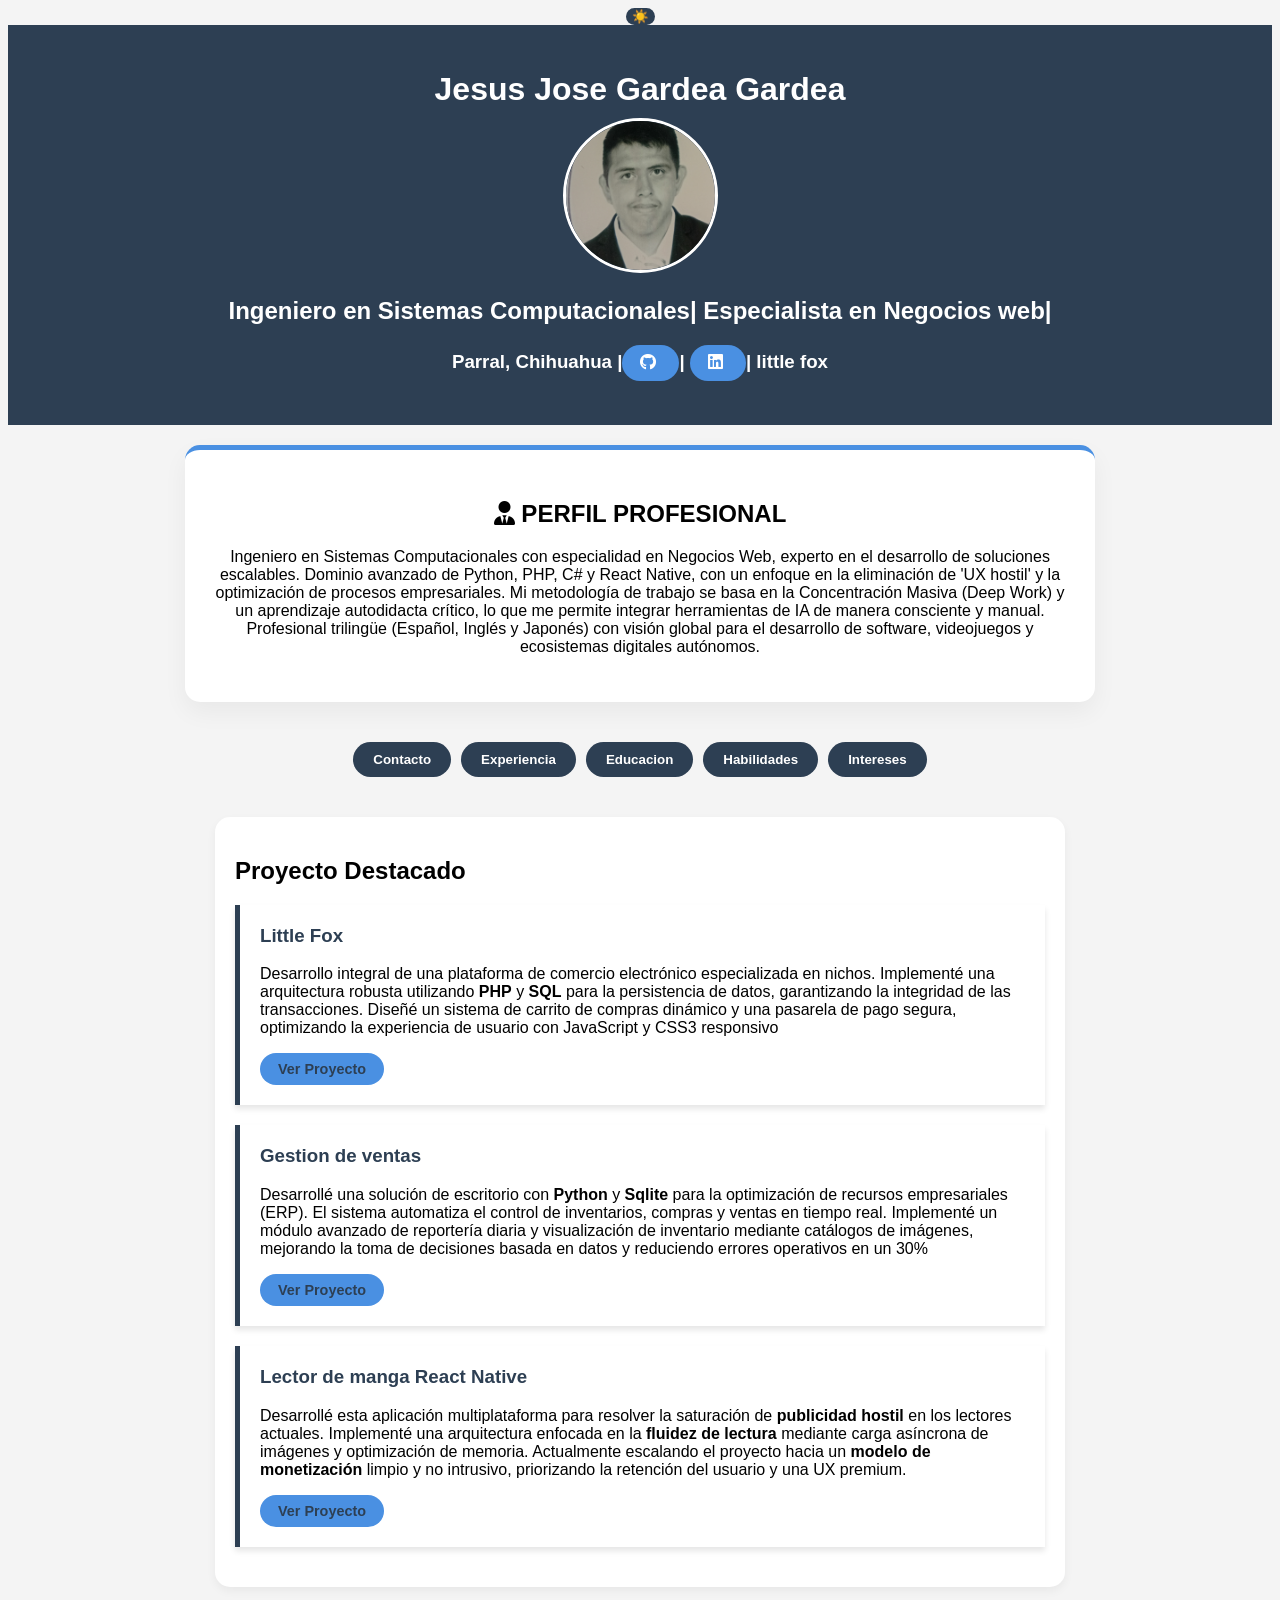
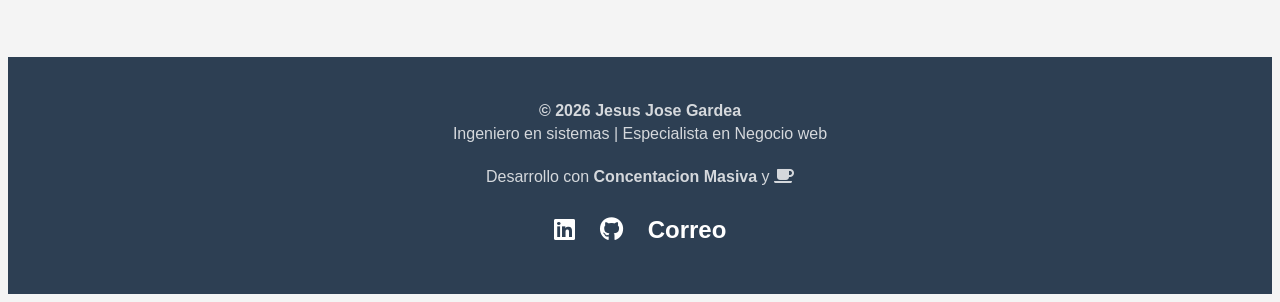
==== index.html @ 9f310fb8 "target" ====
<!DOCTYPE html>
<html lang="en">
<head>
    <meta charset="UTF-8">
    <meta name="viewport" content="width=device-width, initial-scale=1.0">
    <title>Curriculum Vitae-Jesus jose Gardea Gardea</title>
    <link rel="stylesheet" href="CSS/Styles.css">
    <link rel="stylesheet" href="https://cdnjs.cloudflare.com/ajax/libs/font-awesome/6.0.0/css/all.min.css">
    <meta name="description" content="Portafolio profesional de Jesus Jose Gardea, especialista en soluciones web escalables y arquitectura PYTO.">
</head>
<body>
    <button id="boton">☀️</button>
    <header>
        <h1>
            Jesus Jose Gardea Gardea
        </h1>
        <img src="IMG/uuu.jpg" alt="Imagan de Curriculo">
        <h2>Ingeniero en Sistemas Computacionales| Especialista en Negocios web|</h2>
        <h3>Parral, Chihuahua |<a href="https://github.com/jesusjoseg " target="_blank"><i class="fab fa-github"></i></a>| <a href="https://linkedin.com/in/jesus-jose-gardea-582026315/" target="_blank"><i class="fab fa-linkedin"></i></a>|   little fox </h3>
    </header>
    <div class="perfilProfesional">
        <h2><i class="fas fa-user-tie"></i> PERFIL PROFESIONAL</h2>
        <p>Ingeniero en Sistemas Computacionales con especialidad en Negocios Web, experto en el desarrollo de soluciones escalables. Dominio avanzado de Python, PHP, C# y React Native, con un enfoque en la eliminación de 'UX hostil' y la optimización de procesos empresariales. Mi metodología de trabajo se basa en la Concentración Masiva (Deep Work) y un aprendizaje autodidacta crítico, lo que me permite integrar herramientas de IA de manera consciente y manual. Profesional trilingüe (Español, Inglés y Japonés) con visión global para el desarrollo de software, videojuegos y ecosistemas digitales autónomos.</p>
        
    </div>
    <nav class="menuNavigation">
        <button onclick="mostra('Contacto')" >
            Contacto
        </button>
        <button onclick="mostra('Expleriencia')">
            Experiencia
        </button>
        <button onclick="mostra('Educacion')">
            Educacion
        </button>
        <button onclick="mostra('Habilidades')">
            Habilidades
        </button>
        <button onclick="mostra('Intereses')">Intereses</button>
    </nav>
    <main>
        <section id="Contacto">
            <h2>Contacto</h2>
            <p>
                <strong>Telefono: </strong>
                <a href="tel:+52 627 108 5679">Aqui</a>
            </p>
            <p>
                <strong>Correo: </strong>
                <a href="mailto:jesusjosegardea@gmail.com" target="_blank">Aqui</a>

            </p>
            <p> 
                <i class="fab fa-github"></i><strong>github: </strong>
                <a href="https://github.com/jesusjoseg">Aqui</a>
            </p>
            <p>
                <strong>Linkendl: </strong>
                <a href="https://www.linkedin.com/in/jesus-jose-gardea-582026315/">Aqui</a>
            </p>
        </section>
        <section id="Expleriencia">
            <h2>
                Proyecto Destacado
            </h2>
            <div class="proyectoDestacado">
                <h3>Little Fox</h3>
                <p>
                    Desarrollo integral de una plataforma de comercio electrónico especializada en nichos. Implementé una arquitectura robusta utilizando <strong>PHP</strong>  y <strong> SQL</strong>  para la persistencia de datos, garantizando la integridad de las transacciones. Diseñé un sistema de carrito de compras dinámico y una pasarela de pago segura, optimizando la experiencia de usuario con JavaScript y CSS3 responsivo
                </p>
                <a href="https://littlefox.free.nf/?i=1" target="_blank">Ver Proyecto</a>
            </div>
            <div class="proyectoDestacado">
                <h3>Gestion de ventas</h3>
                <p>
                    Desarrollé una solución de escritorio  con <strong>Python</strong>  y <strong> Sqlite</strong>  para la optimización de recursos empresariales (ERP). El sistema automatiza el control de inventarios, compras y ventas en tiempo real. Implementé un módulo avanzado de reportería diaria y visualización de inventario mediante catálogos de imágenes, mejorando la toma de decisiones basada en datos y reduciendo errores operativos en un 30%
                </p>
                <a href="https://github.com/jesusjoseg/Pyto" target="_blank">Ver Proyecto</a>
            </div>
            <div class="proyectoDestacado">
                <h3>Lector de manga <strong>React Native</strong></h3>
                <p>
                    Desarrollé esta aplicación multiplataforma para resolver la saturación de <strong>publicidad hostil</strong> en los lectores actuales. Implementé una arquitectura enfocada en la <strong>fluidez de lectura</strong> mediante carga asíncrona de imágenes y optimización de memoria. Actualmente escalando el proyecto hacia un <strong>modelo de monetización</strong> limpio y no intrusivo, priorizando la retención del usuario y una UX premium.
                </p>
                <a href="https://github.com/jesusjoseg/mi-manga-app" target="_blank">Ver Proyecto</a>
            </div>
        </section>
        <section id="Educacion">
            <h2>
                Educacion
            </h2>
            <ul>
                <li>
                    <p>
                        Egresado Ing. Sistemas Computacionales Especialidad en Negocios Web--Instituto Tecnologico de parral 2019-2025
                    </p>
                </li>
                <li>
                    <p>
                        Ing. Gestion Empresarial--Instituto Tecnologico de parral 2015-2019
                    </p>
                    <p>
                        No culminado por cambio de carrera
                    </p>
                </li>
                <li>
                    <p>
                        Cobaed(Colegio de bachillerato estado de durango) Plantel 07 2012-2015 -- tecnico de recursos humanos
                    </p>
                </li>
                <h2>Cursos: </h2>
                <li>
                    <p>
                        <i class="fas fa-certificate"></i> Introducion a HTML -- SOLOLEARN
                    </p>
                    <a href="https://www.sololearn.com/certificates/CC-GE3GJJSO" target="_blank">Ver Certificado</a>
                </li>
                <li>
                    <P>
                        <i class="fas fa-certificate"></i> Introducion a css -- SOLOLEARN
                    </P>
                    <a href="https://www.sololearn.com/certificates/CC-5VIOW8DZ" target="_blank">Ver Certificado</a>
                </li>
                <li>
                    <p>
                        <i class="fas fa-certificate"> </i> PHP -- SOLOLEARN
                    </p>
                    <a href="https://www.sololearn.com/certificates/CT-PYZPQTWR" target="_blank">Ver Certificado</a>
                </li>
                <li>
                    <p>
                        <i class="fas fa-certificate"> </i> Introducion de JavaScript --SOLOLEARN
                    </p>
                    <a href="https://www.sololearn.com/certificates/CC-YMTRT8VA" target="_blank">Ver Certificado</a>
                </li>
                <li>
                    <p>
                        <i class="fas fa-certificate"> </i> Introducion de Python --SOLOLEARN
                    </p>
                    <a href="https://www.sololearn.com/certificates/CC-QCCTBLZQ" target="_blank">Ver Certificado</a>
                </li>
                <li>
                    <p>
                        <i class="fas fa-certificate"></i> Introducion de SQL --SOLOLEARN
                    </p>
                    <a href="https://www.sololearn.com/certificates/CC-E45UDJIB" target="_blank">Ver Certificado</a>
                </li>
            </ul>
        </section>
        <section id="Habilidades">
            <h2>
                Habilidades
            </h2>
            <h3><i class="fas fa-code"></i> Habilidades de Desarrollo </h3>
            <ul>
                <li> <strong>Programacion Web:</strong> Html 5 y css3</li>
                <li> <strong>Lenguaje de Programacion:</strong> Java, Javascript, python,PHP, c#</li>
                <li> <strong>Base de Datos:</strong> Sql</li>
                <li><strong>Idiomas:</strong> Español, ingles y japones</li>
                <li><strong>Herramienta de Desarrollo: </strong>Git/Github, </li>
            </ul>
            <h3><i class="fas fa-terminal"></i> Entorno de Desarrollo</h3>
            <ul>
                <li>
                    <strong>IDE: </strong>VSCode,Visual Studio, PyCharm, NetBeans
                </li>
                <li>
                    <strong>Servidores & API: </strong>Xampp
                </li>
                <li><strong>Editor de VideoGame: </strong> Unity</li>
            </ul>
            <h3><i class="fas fa-brain"></i> Habilidades Profesionales</h3>
            <ul>
                <li>
                    <strong>Concentacion Masiva:</strong>Capacidad de <em>Deep work</em> para resolucion de algoritmo complejos.
                </li>
                <li>
                    <strong>Vision de Producto: </strong>Capacidad de monetizar de Proyecto y eiminar "UX Hostiles"
                </li>
                <li>
                    <strong>Desarrollo Critico asistido por Ia: </strong> capacidad de integrar Herramienta de IA para optimizar proceso, validando y escribiero cada linea de codigo para garantizan la manteniblidad y el control total de software
                </li>
                <li>
                    <strong>Resolucion de Conflictos (Debugging):</strong> Diagnotico proactivo de errores y capacidad de intercion sobre codigo hasta alcanzar la solucion optima
                </li>
                <li>
                    <strong>Aprendizaje Autodidacta (self-Taught): </strong> capacidad para investigar, comprender  e implementa  nuevo <strong>Framework</strong> y el lenguaje de Programacion de manera independiente , manteniedome a la vanguandia Tecnologica
                </li>
            </ul>
        </section>
        <section id="Intereses">
            <h3><i class="fas fa-heart"></i> Afinidad y Cultura Geek</h3>
            <ul>
                <li><strong>Pasión por el Manga y Anime:</strong> Inspiración constante en narrativa visual y diseño, aplicada a la creación de interfaces de usuario (UI) atractivas.</li>
                <li><strong>Gaming & Tech:</strong> Entusiasta de la lógica de videojuegos y hardware de alto rendimiento, lo que impulsa mi interés por el desarrollo con <strong>Unity</strong> y optimización.</li>
                <li><strong>Innovación en Streaming:</strong> Interés en tecnologías de <strong>IA generativa y VTubing</strong> para transformar el entretenimiento digital.</li>
            </ul>
            <h3><i class="fas fa-rocket"></i> Roadmap & Innovación independiente</h3>
            <ul>
                <li>
                    <strong>
                        Desarrollo de ecositemas Digitales:
                    </strong> creacion y despliegue de plataformas  Fullstack enfocada en nichos de entretenimiento y e-commerce
                </li>
                <li>
                    <strong>IA y Entretenimiento (VTubing):</strong> investigacion y deesarrollo de <strong>IA Autonomo</strong> para interaccion en tiempo real en plataformas de streaming, intregando procesamiento  de lenguaje natural y avatares Digitales
                </li> 
                <li>
                    <strong>Game & Mobile Dev:</strong> Escalabilidad de aplicación moviles y videojuegos indie con logica de monetización integrada
                </li>
                </ul>
        </section>
    </main>
    <footer>
        <div class="footerConte">
            <div class="footerSencto">
                <p><strong> &copy; 2026 Jesus Jose Gardea</strong></p>
                <p>Ingeniero en sistemas | Especialista en Negocio web</p>
            </div>
            <div class="footerSencto">
                <p>Desarrollo con <strong>Concentacion Masiva</strong> y <i class="fas fa-coffee"></i></p>
            </div>
            <div class="social">
                <a href="https://linkedin.com/in/jesus-jose-gardea-582026315/"><i class="fab fa-linkedin"></i></a>
                <a href=""><i class="fab fa-github"></i></a>
                <a href="mailto:">Correo</a>
            </div>
        </div>
    </footer>
    <script src="JS/Scrit.js"></script>
</body>
</html>
---- CSS/Styles.css ----
h1{
color: #ffffff;
margin-bottom: 10px;
}
body{
    color:black;
    display: flex;
    align-items: center;
    font-family: Arial, Helvetica, sans-serif;
    background-color: #f4f4f4;
    flex-direction: column;
    align-items: center;
    transition: background .3s ease, color .3s ease;
}
header{
    width: 100%;
    text-align: center;
    background-color: #2d3f53;
    color: white;
    padding: 25px 0;
}
img{
    border-radius: 50%;
    object-fit: cover;
    border: 3px solid white;
    height: 149px;
    width: 149px;
}
body.darktheme{
    background-color: #1a1a1a;
    color:#ffffff;
}
body.darktheme header{
    background-color: #111;
}
.proyectoDestacado{
    background:white;
    margin-bottom: 20px;
    padding: 20px;
    box-shadow: 0 4px 6px rgba(0, 0, 0, 0.1);
    border-left: 5px solid #2d3f53;
}
.proyectoDestacado:hover{
    transform: translateY(-5px);
    
}
.proyectoDestacado h3{
    margin-top: 0;
    color: #2d3f53;
}
.menuNavigation{
    margin: 20px;
    display: flex;
    gap: 10px;
}
.menuNavigation button{
    padding: 10px 20px ;
    border: none;
    border-radius: 20px;
    background-color: #2d3f53;
    color: white;
    cursor: pointer;
    font-weight: bold;
    transition: .3s;
}
#boton{
    border: none;
    border-radius: 20px;
    background-color: #2d3f53;
}
.menuNavigation button:hover{
    background-color: #4a90e2;
    transform: scale(.95);
}
a{
    display:inline-block;
    padding:8px 18px;
    border: none;
    border-radius: 20px;
    background-color: #4a90e2;
    color: #2d3f53;
    text-decoration: none;
    font-weight: bold;
    font-size: .9em;
    transition: background-color 0.3s ease, transform 0.2s ease;
}
a:hover{
    background-color: #357abd;
    transform: translateY(-2px);
    color: #ffffff;
}
body.darktheme .proyectoDestacado{
    background-color: #2b2a31;
    color: #b8a4a4;
}
body.darktheme .proyectoDestacado h3{
    color: #b7a5e7;
}
main{
    width: 90%;
    max-width: 850px;
    margin-top: 20px;
}
section{
    background-color: white;
    padding: 20px;
    border-radius: 15px;
    margin-bottom: 20px;
    box-shadow: 0 4px 10px rgba(0, 0, 0, 0.05);
    display: none;

}
ul{
    list-style: none;
    padding:0;
    
}
li{
    margin-bottom: 12px;
}
li strong{
    color: #2d3f53;
}
a i{
    margin-right: 5px;
    color: white;
}
body.darktheme li strong{
    color: #b7a5e7;
}
body.darktheme section,
body.darktheme .perfilProfesional{
    background-color: #252525;
    color: #e0e0e0;
    box-shadow: 0 4px 15px rgba(0,0,0,0.3);

}
.perfilProfesional{
    width: 90%;
    max-width: 850px;
    background-color: white;
    padding: 30px;
    border-radius: 15px;
    margin: 20px;
    box-shadow:0 10px 25px rgba(0, 0, 0, 0.05);
    text-align: center;
    border-top: 5px solid #4a90e2;
    transition:transform .3 ease;
}
.perfilProfesional:hover{
    transform:translateY(-5px);
}
footer{
    width: 100%;
    background-color: #2d3f53;
    color: white;
    padding:40px 0;
    margin-top: 50px;
    text-align: center;
}
.footerConte{
    display: flex;
    flex-direction: column;
    align-items: center;
    gap: 15px;;
}
.footerSencto p{
    margin: 5px 0;
    font-size:0,9em;
    opacity: .8;
}
.social{
    margin:10px;
    display: flex;
    gap: 20px;
}
.social a{
    background: transparent;
    padding: 0;
    font-size: 1.5rem;
    color: white;
    transition: color .3s , transform 0.3s;
}
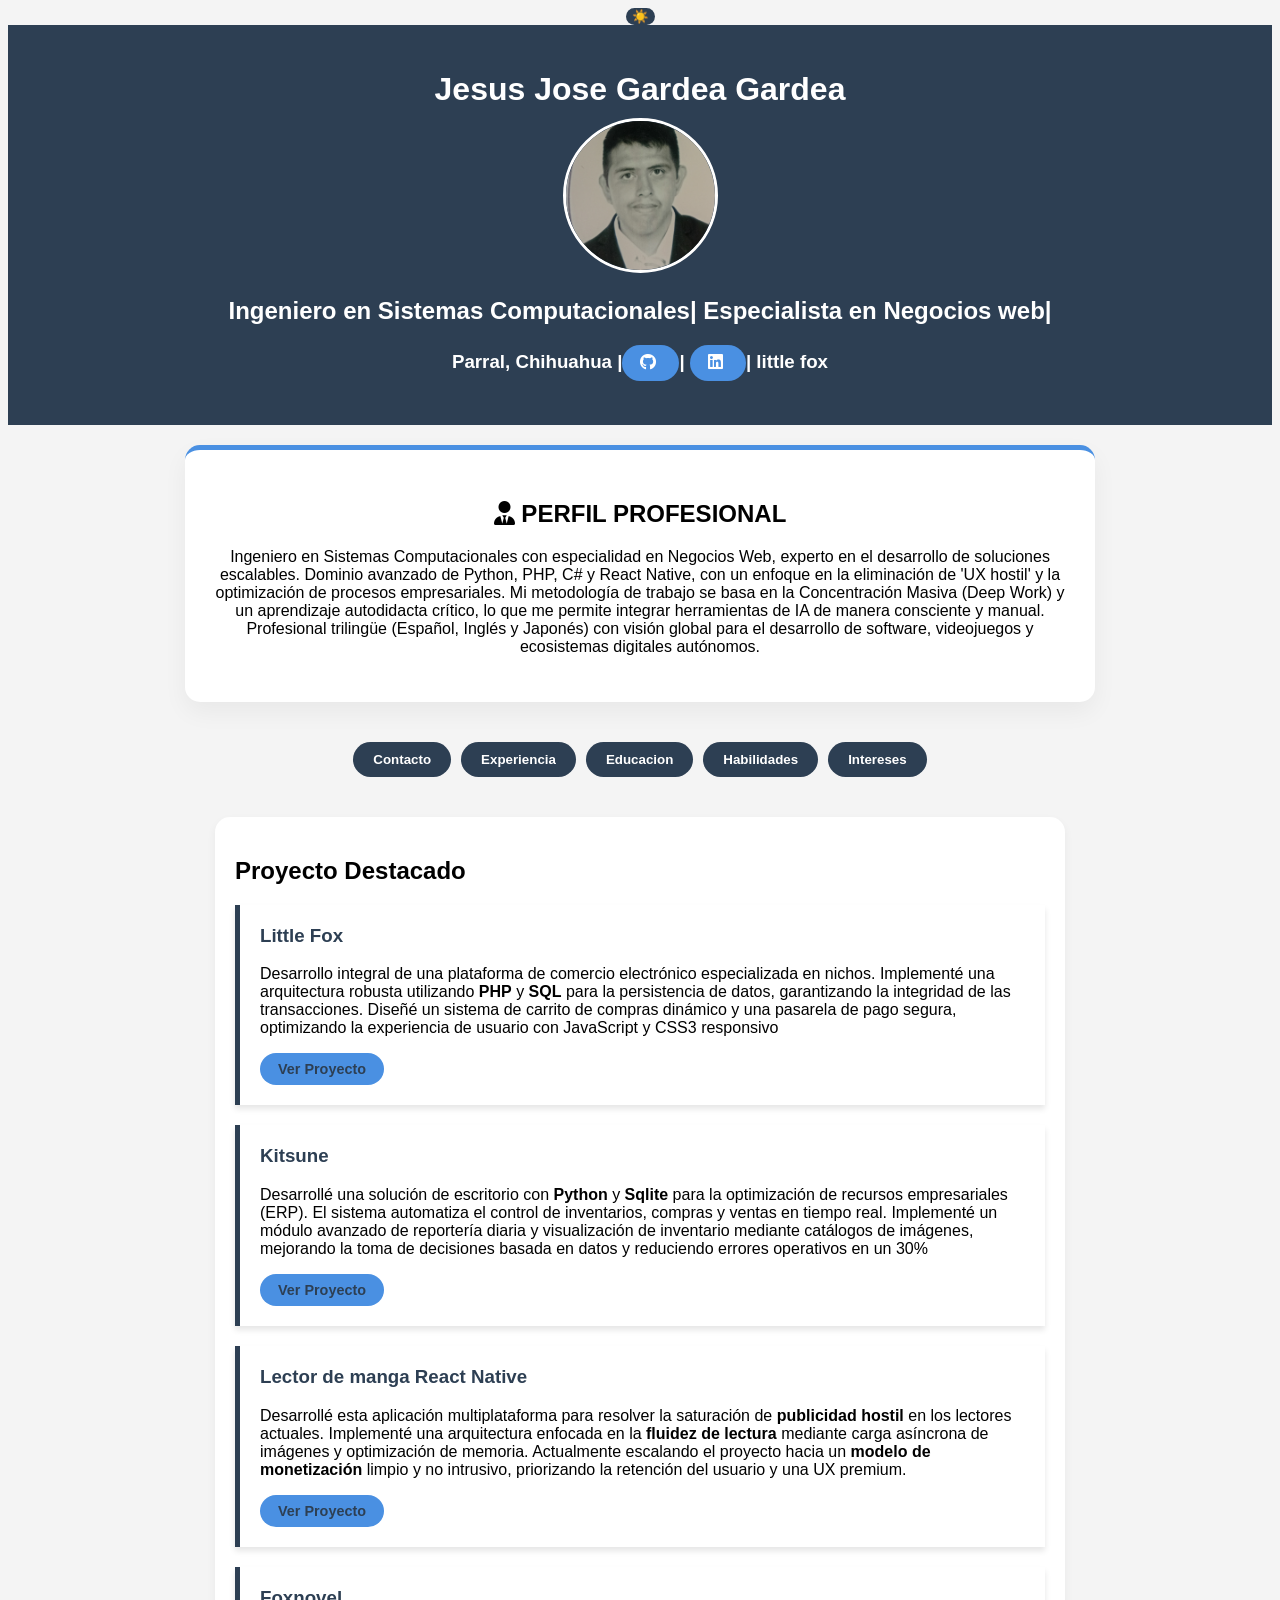
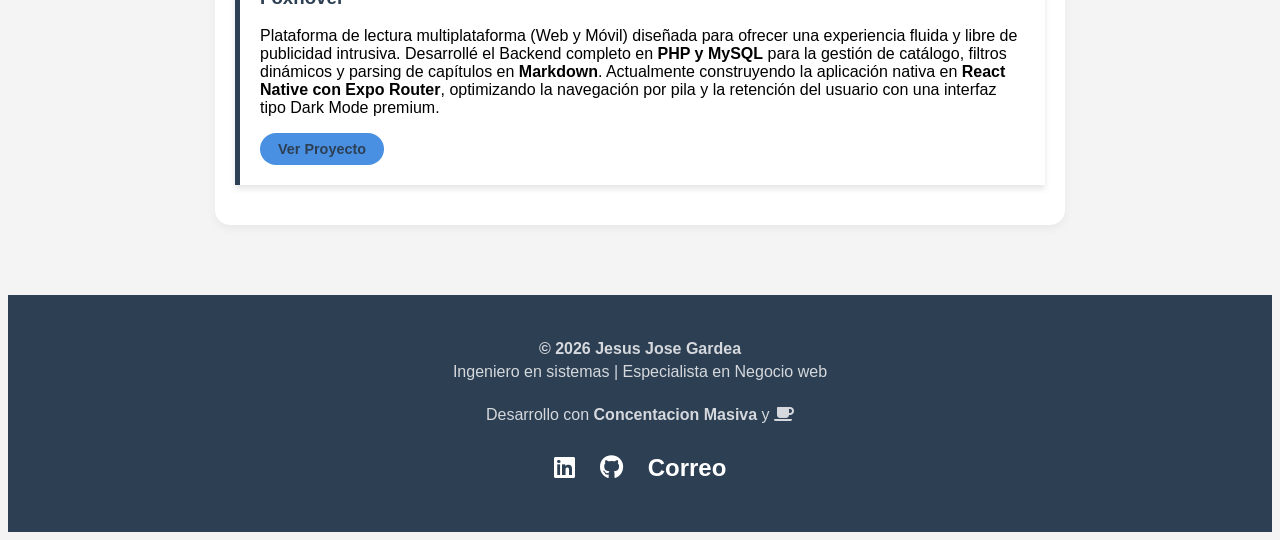
==== commit c2642a21: "actuliza" ====
--- a/index.html
+++ b/index.html
@@ -2,6 +2,7 @@
 <html lang="en">
 <head>
     <meta charset="UTF-8">
+    <meta name="author" content="Jesus Jose Gardea Gardea">
     <meta name="viewport" content="width=device-width, initial-scale=1.0">
     <title>Curriculum Vitae-Jesus jose Gardea Gardea</title>
     <link rel="stylesheet" href="CSS/Styles.css">
@@ -52,7 +53,7 @@
             </p>
             <p> 
                 <i class="fab fa-github"></i><strong>github: </strong>
-                <a href="https://github.com/jesusjoseg">Aqui</a>
+                <a href="https://github.com/jesusjoseg" target="_blank">Aqui</a>
             </p>
             <p>
                 <strong>Linkendl: </strong>
@@ -71,7 +72,7 @@
                 <a href="https://littlefox.free.nf/?i=1" target="_blank">Ver Proyecto</a>
             </div>
             <div class="proyectoDestacado">
-                <h3>Gestion de ventas</h3>
+                <h3>Kitsune</h3>
                 <p>
                     Desarrollé una solución de escritorio  con <strong>Python</strong>  y <strong> Sqlite</strong>  para la optimización de recursos empresariales (ERP). El sistema automatiza el control de inventarios, compras y ventas en tiempo real. Implementé un módulo avanzado de reportería diaria y visualización de inventario mediante catálogos de imágenes, mejorando la toma de decisiones basada en datos y reduciendo errores operativos en un 30%
                 </p>
@@ -83,7 +84,16 @@
                     Desarrollé esta aplicación multiplataforma para resolver la saturación de <strong>publicidad hostil</strong> en los lectores actuales. Implementé una arquitectura enfocada en la <strong>fluidez de lectura</strong> mediante carga asíncrona de imágenes y optimización de memoria. Actualmente escalando el proyecto hacia un <strong>modelo de monetización</strong> limpio y no intrusivo, priorizando la retención del usuario y una UX premium.
                 </p>
                 <a href="https://github.com/jesusjoseg/mi-manga-app" target="_blank">Ver Proyecto</a>
-            </div>
+                
+            </div>
+            <div class="proyectoDestacado">
+                <h3>Foxnovel</h3>
+                <p>
+                    Plataforma de lectura multiplataforma (Web y Móvil) diseñada para ofrecer una experiencia fluida y libre de publicidad intrusiva. Desarrollé el Backend completo en <strong>PHP y MySQL</strong> para la gestión de catálogo, filtros dinámicos y parsing de capítulos en <strong>Markdown</strong>. Actualmente construyendo la aplicación nativa en <strong>React Native con Expo Router</strong>, optimizando la navegación por pila y la retención del usuario con una interfaz tipo Dark Mode premium.
+                 </p>
+                <a href="https://github.com/jesusjoseg/Novela" target="_blank">Ver Proyecto</a>
+               
+        </div>
         </section>
         <section id="Educacion">
             <h2>
@@ -144,6 +154,24 @@
                         <i class="fas fa-certificate"></i> Introducion de SQL --SOLOLEARN
                     </p>
                     <a href="https://www.sololearn.com/certificates/CC-E45UDJIB" target="_blank">Ver Certificado</a>
+                </li>
+                <li>
+                    <p>
+                        <i class="fas fa-certificate"></i> Introducion de C# --SOLOLEARN
+                    </p>
+                    <a href="https://www.sololearn.com/certificates/CC-3HCZKQ5S" target="_blank">Ver Certificado</a>
+                </li>
+                <li>
+                    <p>
+                        <i class="fas fa-certificate"></i> Fundamentos del Aprendizaje Automático --SOLOLEARN
+                    </p>
+                    <a href="https://www.sololearn.com/certificates/CC-UDGQOR5F" target="_blank">Ver Certificado</a>
+                </li>
+                <li>
+                    <p>
+                        <i class="fas fa-certificate"></i> Angular --SOLOLEARN
+                    </p>
+                    <a href="https://www.sololearn.com/certificates/CC-TIKCPRS6" target="_blank">Ver Certificado</a>
                 </li>
             </ul>
         </section>
@@ -156,7 +184,7 @@
                 <li> <strong>Programacion Web:</strong> Html 5 y css3</li>
                 <li> <strong>Lenguaje de Programacion:</strong> Java, Javascript, python,PHP, c#</li>
                 <li> <strong>Base de Datos:</strong> Sql</li>
-                <li><strong>Idiomas:</strong> Español, ingles y japones</li>
+                <li><strong>Idiomas:</strong> Español(Nativo), ingles(A1 introductivo) y japones(A1 introductivo)</li>
                 <li><strong>Herramienta de Desarrollo: </strong>Git/Github, </li>
             </ul>
             <h3><i class="fas fa-terminal"></i> Entorno de Desarrollo</h3>
@@ -221,9 +249,9 @@
                 <p>Desarrollo con <strong>Concentacion Masiva</strong> y <i class="fas fa-coffee"></i></p>
             </div>
             <div class="social">
-                <a href="https://linkedin.com/in/jesus-jose-gardea-582026315/"><i class="fab fa-linkedin"></i></a>
-                <a href=""><i class="fab fa-github"></i></a>
-                <a href="mailto:">Correo</a>
+                <a href="https://linkedin.com/in/jesus-jose-gardea-582026315/" target="_blank"><i class="fab fa-linkedin"></i></a>
+                <a href="https://github.com/jesusjoseg" target="_blank"><i class="fab fa-github"></i></a>
+                <a href="mailto:jesusjosegardea@gmail.com" target="_blank">Correo</a>
             </div>
         </div>
     </footer>
